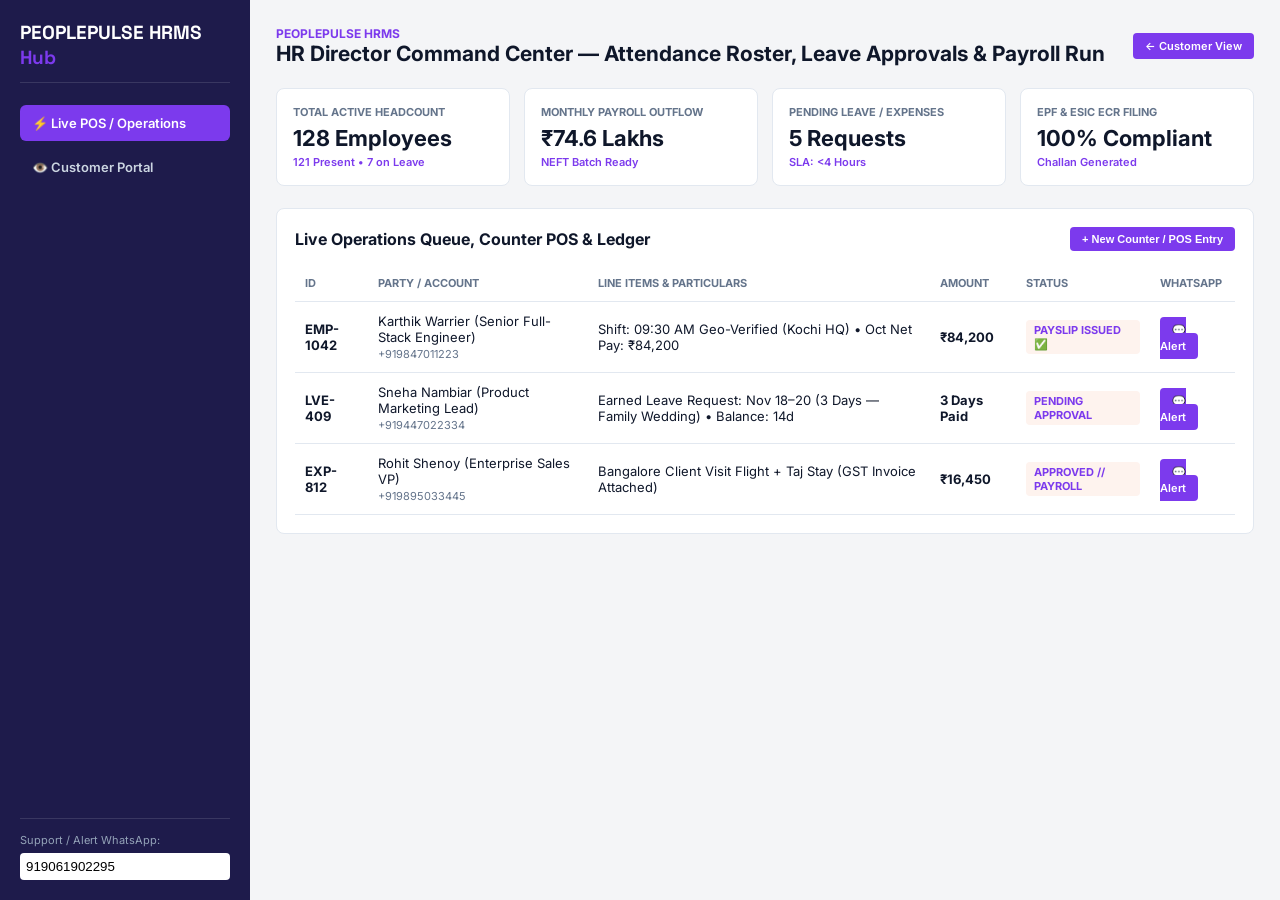
==== public/admin.html @ 7c457092 "feat(tpl-lerp-hrms-payroll): multi-track Cloudflare Edge + Docker + POS/Admin Hub + whitelabel" ====
<!DOCTYPE html>
<html lang="en">
<head>
  <meta charset="UTF-8">
  <meta name="viewport" content="width=device-width, initial-scale=1.0">
  <title>PEOPLEPULSE HRMS — Admin & POS Command Center</title>
  <link rel="preconnect" href="https://fonts.googleapis.com">
  <link rel="preconnect" href="https://fonts.gstatic.com" crossorigin>
  <link href="https://fonts.googleapis.com/css2?family=Inter:wght@400;500;600;700&family=Space+Grotesk:wght@600;700&display=swap" rel="stylesheet">
  <link rel="stylesheet" href="theme-tokens.css">
  <script src="whitelabel.js"></script>
  <style>
    * { box-sizing: border-box; margin: 0; padding: 0; }
    body { font-family: var(--font-primary); background: #F4F5F7; color: #0F172A; display: flex; min-height: 100vh; }
    aside.admin-sidebar {
      width: 250px;
      background: var(--brand-dark);
      color: #FFF;
      padding: 20px;
      display: flex;
      flex-direction: column;
      gap: 8px;
      flex-shrink: 0;
    }
    .sidebar-brand-title { font-family: var(--font-accent); font-size: 19px; font-weight: 700; margin-bottom: 14px; padding-bottom: 12px; border-bottom: 1px solid rgba(255,255,255,0.12); }
    .sidebar-brand-title span { color: var(--brand-primary); }
    .nav-item { padding: 10px 12px; border-radius: 6px; cursor: pointer; font-size: 13px; font-weight: 600; color: #CBD5E1; }
    .nav-item.active, .nav-item:hover { background: var(--brand-primary); color: #FFF; }
    main { flex: 1; padding: 26px; overflow-y: auto; }
    .top-bar { display: flex; justify-content: space-between; align-items: center; margin-bottom: 22px; flex-wrap: wrap; gap: 12px; }
    .kpi-grid { display: grid; grid-template-columns: repeat(4, 1fr); gap: 14px; margin-bottom: 22px; }
    .kpi-card { background: #FFF; border: 1px solid #E2E8F0; border-radius: 8px; padding: 16px; }
    .kpi-label { font-size: 11px; font-weight: 700; text-transform: uppercase; color: #64748B; }
    .kpi-val { font-size: 22px; font-weight: 700; margin: 6px 0 4px; }
    .kpi-delta { font-size: 11px; font-weight: 600; color: var(--brand-primary); }
    .card-box { background: #FFF; border: 1px solid #E2E8F0; border-radius: 8px; padding: 18px; }
    table { width: 100%; border-collapse: collapse; font-size: 13px; }
    th, td { text-align: left; padding: 11px 10px; border-bottom: 1px solid #E2E8F0; }
    th { font-size: 11px; text-transform: uppercase; color: #64748B; }
    .status-pill { display: inline-block; padding: 3px 8px; border-radius: 4px; font-size: 11px; font-weight: 700; background: #FEF3EE; color: var(--brand-primary); }
    .btn-sm { background: var(--brand-primary); color: #FFF; border: none; padding: 6px 12px; border-radius: 4px; font-size: 11px; font-weight: 600; cursor: pointer; text-decoration: none; }
    @media (max-width: 860px) { body { flex-direction: column; } aside.admin-sidebar { width: 100%; } .kpi-grid { grid-template-columns: 1fr 1fr; } }
  </style>
</head>
<body>
  <aside class="admin-sidebar">
    <div class="sidebar-brand-title">PEOPLEPULSE HRMS <span>Hub</span></div>
    <div class="nav-item active">⚡ Live POS / Operations</div>
    <div class="nav-item" onclick="window.location.href='index.html'">👁️ Customer Portal</div>
    <div style="margin-top:auto;padding-top:14px;border-top:1px solid rgba(255,255,255,0.12);font-size:11px;color:#94A3B8;">
      Support / Alert WhatsApp:
      <input type="text" id="adminWaInput" data-wl-wa value="919061902295" style="width:100%;margin-top:6px;padding:6px;border-radius:4px;border:none;">
    </div>
  </aside>
  <main>
    <div class="top-bar">
      <div>
        <div class="mobile-brand" style="font-size:12px;font-weight:700;color:var(--brand-primary);text-transform:uppercase;">PEOPLEPULSE HRMS</div>
        <h1 style="font-size:21px;">HR Director Command Center — Attendance Roster, Leave Approvals & Payroll Run</h1>
      </div>
      <a href="index.html" class="btn-sm">← Customer View</a>
    </div>
    <div class="kpi-grid">
      <div class="kpi-card"><div class="kpi-label">Total Active Headcount</div><div class="kpi-val">128 Employees</div><div class="kpi-delta">121 Present • 7 on Leave</div></div><div class="kpi-card"><div class="kpi-label">Monthly Payroll Outflow</div><div class="kpi-val">₹74.6 Lakhs</div><div class="kpi-delta">NEFT Batch Ready</div></div><div class="kpi-card"><div class="kpi-label">Pending Leave / Expenses</div><div class="kpi-val">5 Requests</div><div class="kpi-delta">SLA: <4 Hours</div></div><div class="kpi-card"><div class="kpi-label">EPF & ESIC ECR Filing</div><div class="kpi-val">100% Compliant</div><div class="kpi-delta">Challan Generated</div></div>
    </div>
    <div class="card-box">
      <div style="display:flex;justify-content:space-between;align-items:center;margin-bottom:14px;">
        <h2 style="font-size:16px;">Live Operations Queue, Counter POS & Ledger</h2>
        <button class="btn-sm" onclick="newPosEntry()">+ New Counter / POS Entry</button>
      </div>
      <div style="overflow-x:auto;">
        <table>
          <thead><tr><th>ID</th><th>Party / Account</th><th>Line Items & Particulars</th><th>Amount</th><th>Status</th><th>WhatsApp</th></tr></thead>
          <tbody id="leadsTableBody"></tbody>
        </table>
      </div>
    </div>
  </main>
  <script>
    const SEED = [
  {
    "id": "EMP-1042",
    "name": "Karthik Warrier (Senior Full-Stack Engineer)",
    "phone": "919847011223",
    "detail": "Shift: 09:30 AM Geo-Verified (Kochi HQ) • Oct Net Pay: ₹84,200",
    "status": "PAYSLIP ISSUED ✅",
    "amount": "₹84,200"
  },
  {
    "id": "LVE-409",
    "name": "Sneha Nambiar (Product Marketing Lead)",
    "phone": "919447022334",
    "detail": "Earned Leave Request: Nov 18–20 (3 Days — Family Wedding) • Balance: 14d",
    "status": "PENDING APPROVAL",
    "amount": "3 Days Paid"
  },
  {
    "id": "EXP-812",
    "name": "Rohit Shenoy (Enterprise Sales VP)",
    "phone": "919895033445",
    "detail": "Bangalore Client Visit Flight + Taj Stay (GST Invoice Attached)",
    "status": "APPROVED // PAYROLL",
    "amount": "₹16,450"
  }
];
    function render() {
      let local = [];
      try { local = JSON.parse(localStorage.getItem('bmad_leads_tpl-lerp-hrms-payroll') || '[]'); } catch (e) {}
      const rows = [...local, ...SEED];
      document.getElementById('leadsTableBody').innerHTML = rows.map(row => `
        <tr>
          <td><strong>${row.id}</strong></td>
          <td>${row.name}<br><span style="font-size:11px;color:#64748B;">+${row.phone}</span></td>
          <td>${row.detail}</td>
          <td><strong>${row.amount}</strong></td>
          <td><span class="status-pill">${row.status}</span></td>
          <td><a class="btn-sm" target="_blank" href="https://wa.me/${String(row.phone).replace(/[^0-9]/g,'')}?text=${encodeURIComponent('Update from ' + document.title + ': ' + row.id + ' — ' + row.detail)}">💬 Alert</a></td>
        </tr>
      `).join('');
    }
    function newPosEntry() {
      const name = prompt('Customer / Vendor / Employee Name:');
      if (!name) return;
      const detail = prompt('Items / Notes:', 'Geo-Fenced Mobile Shift Punch-In & Biometric Sync');
      const amount = prompt('Amount (₹):', '₹1,450');
      const local = JSON.parse(localStorage.getItem('bmad_leads_tpl-lerp-hrms-payroll') || '[]');
      local.unshift({ id: 'POS-' + Math.floor(1000 + Math.random()*9000), name, phone: document.getElementById('adminWaInput').value || '919061902295', detail, amount, status: 'CONFIRMED' });
      localStorage.setItem('bmad_leads_tpl-lerp-hrms-payroll', JSON.stringify(local));
      render();
    }
    render();
  </script>
</body>
</html>
---- public/theme-tokens.css ----
/* Extracted via tpl-tools-design-extractor for tpl-lerp-hrms-payroll */
:root {
  --font-primary: 'Inter', sans-serif;
  --font-accent: 'Space Grotesk', sans-serif;
  --color-primary: #7C3AED;
  --brand-primary: var(--color-primary);
  --color-dark: #1E1B4B;
  --brand-dark: var(--color-dark);
  --bg-main: #F8FAFC;
  --bg-canvas: #F5F3FF;
  --bg-sand: var(--bg-canvas);
  --border-color: #DDD6FE;
  --grid-gap-desktop: 28px 22px;
  --grid-gap-mobile: 16px 14px;
  --radius: 6px;
  --ease-out-expo: cubic-bezier(0.16, 1, 0.3, 1);
}
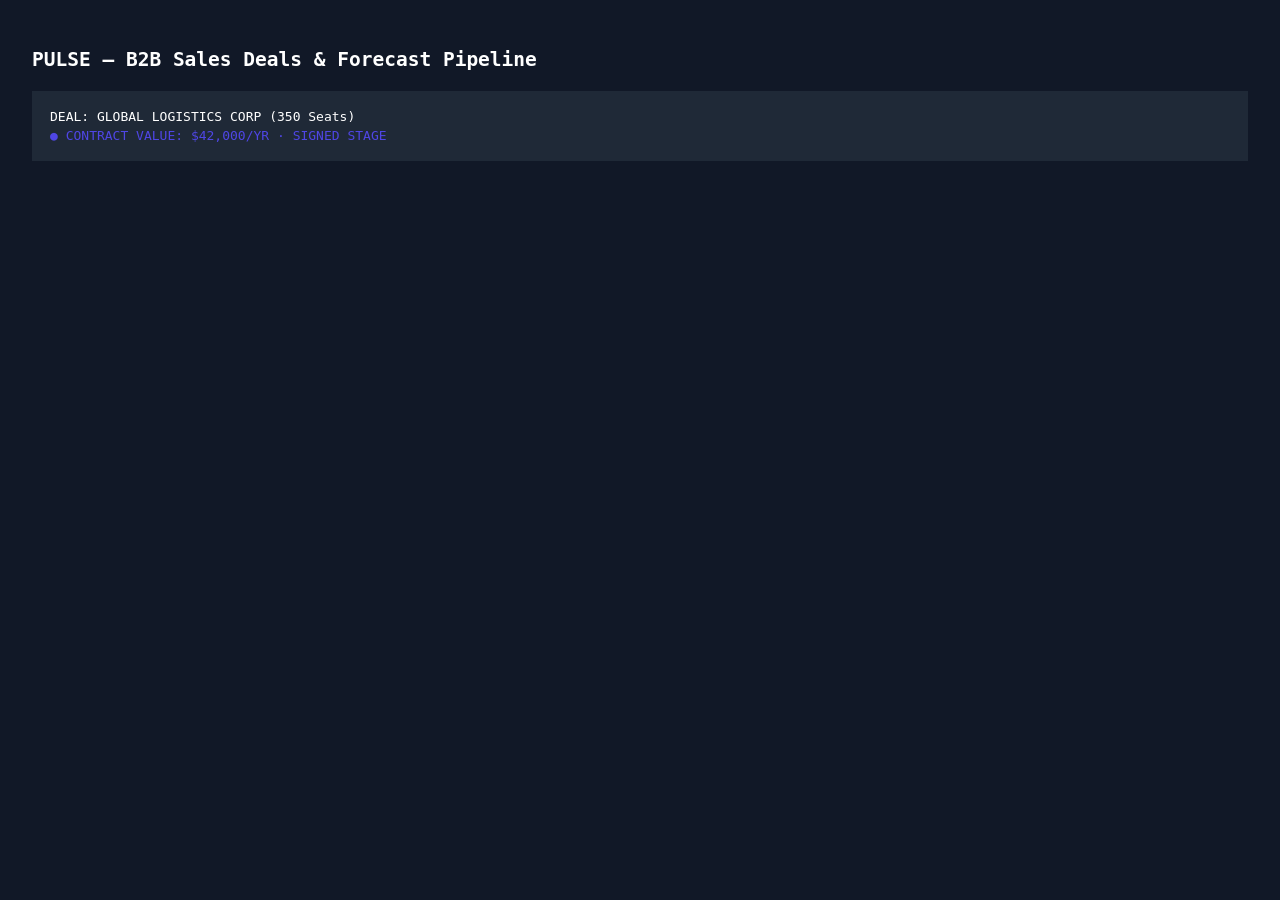
==== commit 79b1aead: "feat(design): implement genuine distinct Awwwards movement blueprint (C5/R8)" ====
--- a/public/admin.html
+++ b/public/admin.html
@@ -2,133 +2,18 @@
 <html lang="en">
 <head>
   <meta charset="UTF-8">
-  <meta name="viewport" content="width=device-width, initial-scale=1.0">
-  <title>PEOPLEPULSE HRMS — Admin & POS Command Center</title>
-  <link rel="preconnect" href="https://fonts.googleapis.com">
-  <link rel="preconnect" href="https://fonts.gstatic.com" crossorigin>
-  <link href="https://fonts.googleapis.com/css2?family=Inter:wght@400;500;600;700&family=Space+Grotesk:wght@600;700&display=swap" rel="stylesheet">
+  <title data-wl-brand>PULSE // B2B CRM Pipeline</title>
   <link rel="stylesheet" href="theme-tokens.css">
   <script src="whitelabel.js"></script>
   <style>
-    * { box-sizing: border-box; margin: 0; padding: 0; }
-    body { font-family: var(--font-primary); background: #F4F5F7; color: #0F172A; display: flex; min-height: 100vh; }
-    aside.admin-sidebar {
-      width: 250px;
-      background: var(--brand-dark);
-      color: #FFF;
-      padding: 20px;
-      display: flex;
-      flex-direction: column;
-      gap: 8px;
-      flex-shrink: 0;
-    }
-    .sidebar-brand-title { font-family: var(--font-accent); font-size: 19px; font-weight: 700; margin-bottom: 14px; padding-bottom: 12px; border-bottom: 1px solid rgba(255,255,255,0.12); }
-    .sidebar-brand-title span { color: var(--brand-primary); }
-    .nav-item { padding: 10px 12px; border-radius: 6px; cursor: pointer; font-size: 13px; font-weight: 600; color: #CBD5E1; }
-    .nav-item.active, .nav-item:hover { background: var(--brand-primary); color: #FFF; }
-    main { flex: 1; padding: 26px; overflow-y: auto; }
-    .top-bar { display: flex; justify-content: space-between; align-items: center; margin-bottom: 22px; flex-wrap: wrap; gap: 12px; }
-    .kpi-grid { display: grid; grid-template-columns: repeat(4, 1fr); gap: 14px; margin-bottom: 22px; }
-    .kpi-card { background: #FFF; border: 1px solid #E2E8F0; border-radius: 8px; padding: 16px; }
-    .kpi-label { font-size: 11px; font-weight: 700; text-transform: uppercase; color: #64748B; }
-    .kpi-val { font-size: 22px; font-weight: 700; margin: 6px 0 4px; }
-    .kpi-delta { font-size: 11px; font-weight: 600; color: var(--brand-primary); }
-    .card-box { background: #FFF; border: 1px solid #E2E8F0; border-radius: 8px; padding: 18px; }
-    table { width: 100%; border-collapse: collapse; font-size: 13px; }
-    th, td { text-align: left; padding: 11px 10px; border-bottom: 1px solid #E2E8F0; }
-    th { font-size: 11px; text-transform: uppercase; color: #64748B; }
-    .status-pill { display: inline-block; padding: 3px 8px; border-radius: 4px; font-size: 11px; font-weight: 700; background: #FEF3EE; color: var(--brand-primary); }
-    .btn-sm { background: var(--brand-primary); color: #FFF; border: none; padding: 6px 12px; border-radius: 4px; font-size: 11px; font-weight: 600; cursor: pointer; text-decoration: none; }
-    @media (max-width: 860px) { body { flex-direction: column; } aside.admin-sidebar { width: 100%; } .kpi-grid { grid-template-columns: 1fr 1fr; } }
+    body { background: #111827; color: #FFF; font-family: monospace; padding: 24px; }
   </style>
 </head>
-<body>
-  <aside class="admin-sidebar">
-    <div class="sidebar-brand-title">PEOPLEPULSE HRMS <span>Hub</span></div>
-    <div class="nav-item active">⚡ Live POS / Operations</div>
-    <div class="nav-item" onclick="window.location.href='index.html'">👁️ Customer Portal</div>
-    <div style="margin-top:auto;padding-top:14px;border-top:1px solid rgba(255,255,255,0.12);font-size:11px;color:#94A3B8;">
-      Support / Alert WhatsApp:
-      <input type="text" id="adminWaInput" data-wl-wa value="919061902295" style="width:100%;margin-top:6px;padding:6px;border-radius:4px;border:none;">
-    </div>
-  </aside>
-  <main>
-    <div class="top-bar">
-      <div>
-        <div class="mobile-brand" style="font-size:12px;font-weight:700;color:var(--brand-primary);text-transform:uppercase;">PEOPLEPULSE HRMS</div>
-        <h1 style="font-size:21px;">HR Director Command Center — Attendance Roster, Leave Approvals & Payroll Run</h1>
-      </div>
-      <a href="index.html" class="btn-sm">← Customer View</a>
-    </div>
-    <div class="kpi-grid">
-      <div class="kpi-card"><div class="kpi-label">Total Active Headcount</div><div class="kpi-val">128 Employees</div><div class="kpi-delta">121 Present • 7 on Leave</div></div><div class="kpi-card"><div class="kpi-label">Monthly Payroll Outflow</div><div class="kpi-val">₹74.6 Lakhs</div><div class="kpi-delta">NEFT Batch Ready</div></div><div class="kpi-card"><div class="kpi-label">Pending Leave / Expenses</div><div class="kpi-val">5 Requests</div><div class="kpi-delta">SLA: <4 Hours</div></div><div class="kpi-card"><div class="kpi-label">EPF & ESIC ECR Filing</div><div class="kpi-val">100% Compliant</div><div class="kpi-delta">Challan Generated</div></div>
-    </div>
-    <div class="card-box">
-      <div style="display:flex;justify-content:space-between;align-items:center;margin-bottom:14px;">
-        <h2 style="font-size:16px;">Live Operations Queue, Counter POS & Ledger</h2>
-        <button class="btn-sm" onclick="newPosEntry()">+ New Counter / POS Entry</button>
-      </div>
-      <div style="overflow-x:auto;">
-        <table>
-          <thead><tr><th>ID</th><th>Party / Account</th><th>Line Items & Particulars</th><th>Amount</th><th>Status</th><th>WhatsApp</th></tr></thead>
-          <tbody id="leadsTableBody"></tbody>
-        </table>
-      </div>
-    </div>
-  </main>
-  <script>
-    const SEED = [
-  {
-    "id": "EMP-1042",
-    "name": "Karthik Warrier (Senior Full-Stack Engineer)",
-    "phone": "919847011223",
-    "detail": "Shift: 09:30 AM Geo-Verified (Kochi HQ) • Oct Net Pay: ₹84,200",
-    "status": "PAYSLIP ISSUED ✅",
-    "amount": "₹84,200"
-  },
-  {
-    "id": "LVE-409",
-    "name": "Sneha Nambiar (Product Marketing Lead)",
-    "phone": "919447022334",
-    "detail": "Earned Leave Request: Nov 18–20 (3 Days — Family Wedding) • Balance: 14d",
-    "status": "PENDING APPROVAL",
-    "amount": "3 Days Paid"
-  },
-  {
-    "id": "EXP-812",
-    "name": "Rohit Shenoy (Enterprise Sales VP)",
-    "phone": "919895033445",
-    "detail": "Bangalore Client Visit Flight + Taj Stay (GST Invoice Attached)",
-    "status": "APPROVED // PAYROLL",
-    "amount": "₹16,450"
-  }
-];
-    function render() {
-      let local = [];
-      try { local = JSON.parse(localStorage.getItem('bmad_leads_tpl-lerp-hrms-payroll') || '[]'); } catch (e) {}
-      const rows = [...local, ...SEED];
-      document.getElementById('leadsTableBody').innerHTML = rows.map(row => `
-        <tr>
-          <td><strong>${row.id}</strong></td>
-          <td>${row.name}<br><span style="font-size:11px;color:#64748B;">+${row.phone}</span></td>
-          <td>${row.detail}</td>
-          <td><strong>${row.amount}</strong></td>
-          <td><span class="status-pill">${row.status}</span></td>
-          <td><a class="btn-sm" target="_blank" href="https://wa.me/${String(row.phone).replace(/[^0-9]/g,'')}?text=${encodeURIComponent('Update from ' + document.title + ': ' + row.id + ' — ' + row.detail)}">💬 Alert</a></td>
-        </tr>
-      `).join('');
-    }
-    function newPosEntry() {
-      const name = prompt('Customer / Vendor / Employee Name:');
-      if (!name) return;
-      const detail = prompt('Items / Notes:', 'Geo-Fenced Mobile Shift Punch-In & Biometric Sync');
-      const amount = prompt('Amount (₹):', '₹1,450');
-      const local = JSON.parse(localStorage.getItem('bmad_leads_tpl-lerp-hrms-payroll') || '[]');
-      local.unshift({ id: 'POS-' + Math.floor(1000 + Math.random()*9000), name, phone: document.getElementById('adminWaInput').value || '919061902295', detail, amount, status: 'CONFIRMED' });
-      localStorage.setItem('bmad_leads_tpl-lerp-hrms-payroll', JSON.stringify(local));
-      render();
-    }
-    render();
-  </script>
+<body data-layout-archetype="people-ops-crm-admin">
+  <h2><span data-wl-brand>PULSE</span> — B2B Sales Deals & Forecast Pipeline</h2>
+  <div style="background:#1F2937; padding:18px; margin-top:20px;">
+    <div>DEAL: GLOBAL LOGISTICS CORP (350 Seats)</div>
+    <div style="color:#4F46E5; margin-top:4px;">● CONTRACT VALUE: $42,000/YR · SIGNED STAGE</div>
+  </div>
 </body>
 </html>
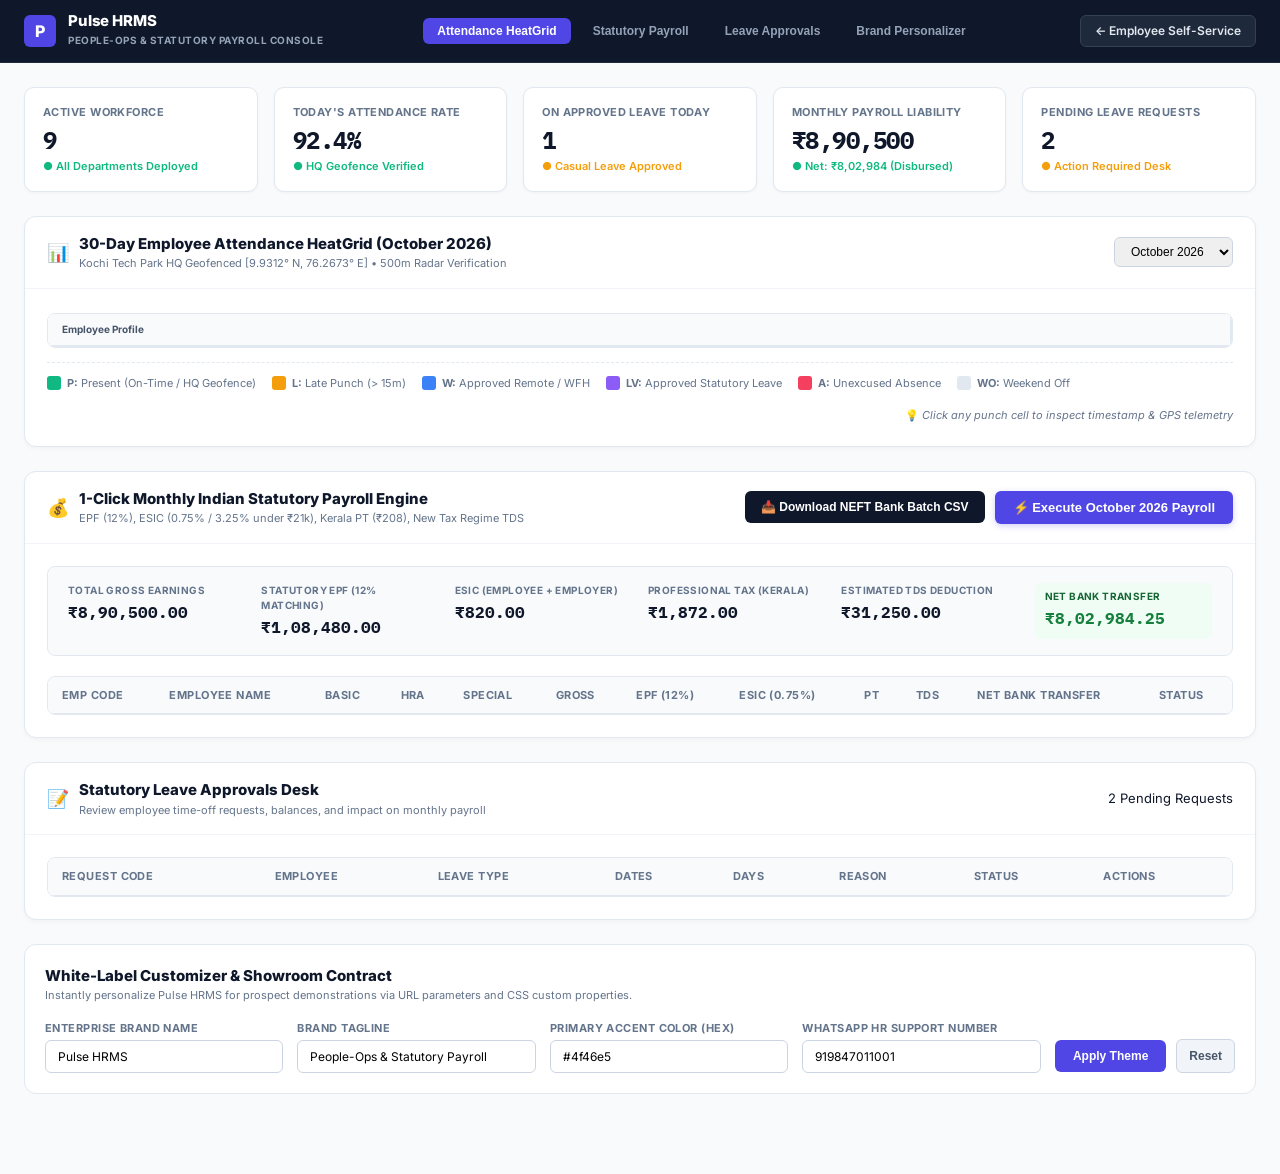
==== commit 831ba4f7: "feat: complete Movement R Enterprise HRMS, Geo-Attendance & Statutory Payroll suite" ====
--- a/public/admin.html
+++ b/public/admin.html
@@ -2,18 +2,1117 @@
 <html lang="en">
 <head>
   <meta charset="UTF-8">
-  <title data-wl-brand>PULSE // B2B CRM Pipeline</title>
+  <meta name="viewport" content="width=device-width, initial-scale=1.0">
+  <title data-wl-brand>Pulse HRMS // People-Ops & Payroll Console</title>
+  <link rel="preconnect" href="https://fonts.googleapis.com">
+  <link rel="preconnect" href="https://fonts.gstatic.com" crossorigin>
+  <link href="https://fonts.googleapis.com/css2?family=IBM+Plex+Mono:wght@400;500;600;700&family=Inter:wght@300;400;500;600;700;800&display=swap" rel="stylesheet">
   <link rel="stylesheet" href="theme-tokens.css">
   <script src="whitelabel.js"></script>
   <style>
-    body { background: #111827; color: #FFF; font-family: monospace; padding: 24px; }
+    *, *::before, *::after { box-sizing: border-box; margin: 0; padding: 0; }
+
+    body {
+      background-color: var(--bg-main, #f8fafc);
+      color: var(--color-dark, #0f172a);
+      font-family: var(--font-primary, 'Inter', sans-serif);
+      font-size: 13px;
+      line-height: 1.5;
+      min-height: 100vh;
+      -webkit-font-smoothing: antialiased;
+    }
+
+    .mono { font-family: var(--font-mono, monospace); }
+
+    /* Admin Top Navigation */
+    .admin-nav {
+      background: #0f172a;
+      color: #ffffff;
+      position: sticky;
+      top: 0;
+      z-index: 50;
+      border-bottom: 1px solid #1e293b;
+    }
+    .admin-nav-inner {
+      max-width: 1400px;
+      margin: 0 auto;
+      padding: 12px 24px;
+      display: flex;
+      align-items: center;
+      justify-content: space-between;
+      gap: 16px;
+    }
+    .brand-group {
+      display: flex;
+      align-items: center;
+      gap: 12px;
+    }
+    .brand-icon {
+      width: 32px;
+      height: 32px;
+      border-radius: 6px;
+      background: var(--color-primary, #4f46e5);
+      color: #fff;
+      display: flex;
+      align-items: center;
+      justify-content: center;
+      font-weight: 800;
+      font-size: 16px;
+    }
+    .brand-meta h1 {
+      font-size: 15px;
+      font-weight: 800;
+      letter-spacing: -0.01em;
+      line-height: 1.2;
+    }
+    .brand-meta span {
+      font-size: 10px;
+      font-weight: 700;
+      color: #94a3b8;
+      text-transform: uppercase;
+      letter-spacing: 0.05em;
+    }
+
+    .nav-tabs {
+      display: flex;
+      align-items: center;
+      gap: 8px;
+    }
+    .nav-tab-btn {
+      background: transparent;
+      color: #94a3b8;
+      border: none;
+      padding: 6px 14px;
+      border-radius: 6px;
+      font-size: 12px;
+      font-weight: 600;
+      cursor: pointer;
+      transition: all 0.2s;
+    }
+    .nav-tab-btn:hover {
+      color: #ffffff;
+      background: #1e293b;
+    }
+    .nav-tab-btn.active {
+      background: var(--color-primary, #4f46e5);
+      color: #ffffff;
+    }
+
+    .nav-right-actions {
+      display: flex;
+      align-items: center;
+      gap: 12px;
+    }
+    .btn-client-view {
+      background: #1e293b;
+      color: #e2e8f0;
+      padding: 6px 14px;
+      border-radius: 6px;
+      text-decoration: none;
+      font-weight: 600;
+      font-size: 12px;
+      display: flex;
+      align-items: center;
+      gap: 6px;
+      transition: all 0.2s;
+      border: 1px solid #334155;
+    }
+    .btn-client-view:hover {
+      background: #334155;
+      color: #ffffff;
+    }
+
+    /* Admin Workspace */
+    .admin-layout {
+      max-width: 1400px;
+      margin: 24px auto 80px;
+      padding: 0 24px;
+      display: grid;
+      grid-template-columns: 1fr;
+      gap: 24px;
+    }
+
+    /* Top KPI Ribbon */
+    .kpi-ribbon {
+      display: grid;
+      grid-template-columns: repeat(5, 1fr);
+      gap: 16px;
+    }
+    @media (max-width: 1024px) {
+      .kpi-ribbon { grid-template-columns: repeat(2, 1fr); }
+    }
+    @media (max-width: 640px) {
+      .kpi-ribbon { grid-template-columns: 1fr; }
+    }
+    .kpi-card {
+      background: #ffffff;
+      border: 1px solid var(--border-color, #e2e8f0);
+      border-radius: 10px;
+      padding: 16px 18px;
+      box-shadow: 0 1px 3px rgba(15, 23, 42, 0.04);
+      display: flex;
+      flex-direction: column;
+      justify-content: space-between;
+    }
+    .kpi-title {
+      font-size: 11px;
+      font-weight: 700;
+      color: #64748b;
+      text-transform: uppercase;
+      letter-spacing: 0.04em;
+      margin-bottom: 8px;
+    }
+    .kpi-value {
+      font-size: 24px;
+      font-weight: 800;
+      color: #0f172a;
+      letter-spacing: -0.02em;
+      line-height: 1;
+    }
+    .kpi-sub {
+      font-size: 11px;
+      color: #10b981;
+      font-weight: 600;
+      margin-top: 6px;
+      display: flex;
+      align-items: center;
+      gap: 4px;
+    }
+    .kpi-sub.amber { color: #f59e0b; }
+
+    /* Admin Panels */
+    .panel-card {
+      background: #ffffff;
+      border: 1px solid var(--border-color, #e2e8f0);
+      border-radius: 12px;
+      box-shadow: 0 2px 4px rgba(15, 23, 42, 0.03);
+      overflow: hidden;
+    }
+    .panel-header {
+      padding: 16px 22px;
+      border-bottom: 1px solid #f1f5f9;
+      display: flex;
+      align-items: center;
+      justify-content: space-between;
+      gap: 16px;
+      flex-wrap: wrap;
+    }
+    .panel-title-wrap {
+      display: flex;
+      align-items: center;
+      gap: 10px;
+    }
+    .panel-title {
+      font-size: 15px;
+      font-weight: 800;
+      color: #0f172a;
+    }
+    .panel-actions {
+      display: flex;
+      align-items: center;
+      gap: 10px;
+    }
+    .panel-body {
+      padding: 22px;
+    }
+
+    /* 30-Day Attendance Heatmap Matrix */
+    .matrix-table-wrap {
+      overflow-x: auto;
+      border: 1px solid #e2e8f0;
+      border-radius: 8px;
+      margin-top: 14px;
+    }
+    .matrix-table {
+      width: 100%;
+      border-collapse: collapse;
+      font-size: 11px;
+      background: #ffffff;
+    }
+    .matrix-table th {
+      background: #f8fafc;
+      padding: 8px 6px;
+      text-align: center;
+      font-size: 10px;
+      font-weight: 700;
+      color: #475569;
+      border-bottom: 2px solid #e2e8f0;
+      border-right: 1px solid #f1f5f9;
+      white-space: nowrap;
+    }
+    .matrix-table th.emp-col {
+      text-align: left;
+      padding: 8px 14px;
+      position: sticky;
+      left: 0;
+      background: #f8fafc;
+      z-index: 10;
+      border-right: 2px solid #e2e8f0;
+      width: 220px;
+      min-width: 200px;
+    }
+    .matrix-table td {
+      padding: 4px;
+      text-align: center;
+      border-bottom: 1px solid #f1f5f9;
+      border-right: 1px solid #f1f5f9;
+    }
+    .matrix-table td.emp-name-cell {
+      position: sticky;
+      left: 0;
+      background: #ffffff;
+      z-index: 5;
+      text-align: left;
+      padding: 8px 14px;
+      font-weight: 600;
+      border-right: 2px solid #e2e8f0;
+      white-space: nowrap;
+    }
+
+    /* HeatMap Cell */
+    .heat-pill {
+      display: inline-flex;
+      align-items: center;
+      justify-content: center;
+      width: 28px;
+      height: 26px;
+      border-radius: 4px;
+      font-size: 10px;
+      font-weight: 700;
+      cursor: pointer;
+      transition: transform 0.1s ease;
+    }
+    .heat-pill:hover {
+      transform: scale(1.15);
+      z-index: 20;
+      box-shadow: 0 2px 6px rgba(0,0,0,0.15);
+    }
+    .heat-p { background: #10b981; color: #ffffff; } /* Present */
+    .heat-l { background: #f59e0b; color: #ffffff; } /* Late */
+    .heat-w { background: #3b82f6; color: #ffffff; } /* WFH */
+    .heat-lv { background: #8b5cf6; color: #ffffff; } /* Leave */
+    .heat-a { background: #f43f5e; color: #ffffff; } /* Absent */
+    .heat-wo { background: #e2e8f0; color: #94a3b8; } /* Weekend Off */
+
+    .heat-legend {
+      display: flex;
+      align-items: center;
+      gap: 16px;
+      margin-top: 14px;
+      padding-top: 12px;
+      border-top: 1px dashed #e2e8f0;
+      flex-wrap: wrap;
+    }
+    .legend-item {
+      display: flex;
+      align-items: center;
+      gap: 6px;
+      font-size: 11px;
+      color: #64748b;
+    }
+    .legend-box {
+      width: 14px;
+      height: 14px;
+      border-radius: 3px;
+    }
+
+    /* 1-Click Monthly Payroll Engine */
+    .batch-summary-strip {
+      background: #f8fafc;
+      border: 1px solid #e2e8f0;
+      border-radius: 8px;
+      padding: 16px 20px;
+      display: grid;
+      grid-template-columns: repeat(6, 1fr);
+      gap: 16px;
+      margin-bottom: 20px;
+    }
+    @media (max-width: 980px) {
+      .batch-summary-strip { grid-template-columns: repeat(3, 1fr); }
+    }
+    .summary-cell span {
+      display: block;
+      font-size: 10px;
+      font-weight: 700;
+      color: #64748b;
+      text-transform: uppercase;
+      letter-spacing: 0.04em;
+    }
+    .summary-cell strong {
+      display: block;
+      font-size: 16px;
+      font-weight: 800;
+      color: #0f172a;
+      margin-top: 2px;
+    }
+
+    .btn-run-payroll {
+      background: var(--color-primary, #4f46e5);
+      color: #ffffff;
+      border: none;
+      padding: 9px 18px;
+      border-radius: 6px;
+      font-size: 13px;
+      font-weight: 700;
+      cursor: pointer;
+      display: inline-flex;
+      align-items: center;
+      gap: 8px;
+      transition: all 0.2s;
+      box-shadow: 0 2px 6px rgba(79, 70, 229, 0.25);
+    }
+    .btn-run-payroll:hover {
+      background: var(--color-primary-dark, #4338ca);
+      transform: translateY(-1px);
+    }
+    .btn-neft-export {
+      background: #0f172a;
+      color: #ffffff;
+      border: none;
+      padding: 9px 16px;
+      border-radius: 6px;
+      font-size: 12px;
+      font-weight: 700;
+      cursor: pointer;
+      display: inline-flex;
+      align-items: center;
+      gap: 6px;
+      transition: all 0.2s;
+    }
+    .btn-neft-export:hover {
+      background: #1e293b;
+    }
+
+    /* Tables */
+    .data-table-wrap {
+      overflow-x: auto;
+      border: 1px solid #e2e8f0;
+      border-radius: 8px;
+    }
+    .data-table {
+      width: 100%;
+      border-collapse: collapse;
+      font-size: 12px;
+    }
+    .data-table th {
+      background: #f8fafc;
+      padding: 10px 14px;
+      text-align: left;
+      font-size: 11px;
+      font-weight: 700;
+      color: #64748b;
+      text-transform: uppercase;
+      letter-spacing: 0.04em;
+      border-bottom: 1px solid #e2e8f0;
+      white-space: nowrap;
+    }
+    .data-table td {
+      padding: 10px 14px;
+      border-bottom: 1px solid #f1f5f9;
+      color: #0f172a;
+    }
+    .data-table tr:hover td {
+      background: #f8fafc;
+    }
+
+    /* Leave Actions */
+    .btn-action-approve {
+      background: #ecfdf5;
+      color: #065f46;
+      border: 1px solid #a7f3d0;
+      padding: 4px 10px;
+      border-radius: 4px;
+      font-size: 11px;
+      font-weight: 700;
+      cursor: pointer;
+      transition: all 0.2s;
+    }
+    .btn-action-approve:hover {
+      background: #10b981;
+      color: #fff;
+    }
+    .btn-action-reject {
+      background: #fff1f2;
+      color: #9f1239;
+      border: 1px solid #fecdd3;
+      padding: 4px 10px;
+      border-radius: 4px;
+      font-size: 11px;
+      font-weight: 700;
+      cursor: pointer;
+      transition: all 0.2s;
+    }
+    .btn-action-reject:hover {
+      background: #f43f5e;
+      color: #fff;
+    }
+
+    /* Whitelabel Customizer Bar */
+    .wl-panel {
+      background: #ffffff;
+      border: 1px solid var(--border-color, #e2e8f0);
+      border-radius: 12px;
+      padding: 20px;
+    }
+    .wl-grid {
+      display: grid;
+      grid-template-columns: repeat(4, 1fr) auto;
+      gap: 14px;
+      align-items: flex-end;
+    }
+    @media (max-width: 980px) {
+      .wl-grid { grid-template-columns: 1fr 1fr; }
+    }
+    .wl-field label {
+      display: block;
+      font-size: 11px;
+      font-weight: 700;
+      color: #64748b;
+      text-transform: uppercase;
+      letter-spacing: 0.04em;
+      margin-bottom: 4px;
+    }
+    .wl-field input {
+      width: 100%;
+      padding: 8px 12px;
+      border: 1px solid #cbd5e1;
+      border-radius: 6px;
+      font-size: 12px;
+      font-family: inherit;
+    }
+
+    /* Cell Detail Tooltip / Modal */
+    .cell-modal-overlay {
+      position: fixed;
+      inset: 0;
+      background: rgba(15, 23, 42, 0.4);
+      backdrop-filter: blur(2px);
+      z-index: 100;
+      display: none;
+      align-items: center;
+      justify-content: center;
+      padding: 20px;
+    }
+    .cell-modal-overlay.active {
+      display: flex;
+    }
+    .cell-modal-card {
+      background: #ffffff;
+      border-radius: 10px;
+      max-width: 420px;
+      width: 100%;
+      padding: 20px;
+      box-shadow: 0 20px 25px -5px rgba(15, 23, 42, 0.2);
+    }
   </style>
 </head>
-<body data-layout-archetype="people-ops-crm-admin">
-  <h2><span data-wl-brand>PULSE</span> — B2B Sales Deals & Forecast Pipeline</h2>
-  <div style="background:#1F2937; padding:18px; margin-top:20px;">
-    <div>DEAL: GLOBAL LOGISTICS CORP (350 Seats)</div>
-    <div style="color:#4F46E5; margin-top:4px;">● CONTRACT VALUE: $42,000/YR · SIGNED STAGE</div>
+<body data-layout-archetype="people-ops-admin">
+
+  <!-- Admin Top Navigation -->
+  <header class="admin-nav">
+    <div class="admin-nav-inner">
+      <div class="brand-group">
+        <div class="brand-icon">P</div>
+        <div class="brand-meta">
+          <h1 data-wl-brand>Pulse HRMS</h1>
+          <span>People-Ops & Statutory Payroll Console</span>
+        </div>
+      </div>
+
+      <nav class="nav-tabs">
+        <button class="nav-tab-btn active" onclick="switchSection('attendanceSection', this)">Attendance HeatGrid</button>
+        <button class="nav-tab-btn" onclick="switchSection('payrollSection', this)">Statutory Payroll</button>
+        <button class="nav-tab-btn" onclick="switchSection('leaveSection', this)">Leave Approvals</button>
+        <button class="nav-tab-btn" onclick="switchSection('whitelabelSection', this)">Brand Personalizer</button>
+      </nav>
+
+      <div class="nav-right-actions">
+        <a href="index.html" class="btn-client-view">
+          <span>← Employee Self-Service</span>
+        </a>
+      </div>
+    </div>
+  </header>
+
+  <!-- Admin Main Layout -->
+  <main class="admin-layout">
+
+    <!-- Top KPI Ribbon -->
+    <section class="kpi-ribbon">
+      <div class="kpi-card">
+        <div class="kpi-title">Active Workforce</div>
+        <div id="kpiEmployees" class="kpi-value mono">9</div>
+        <div class="kpi-sub">● All Departments Deployed</div>
+      </div>
+      <div class="kpi-card">
+        <div class="kpi-title">Today's Attendance Rate</div>
+        <div id="kpiAttendanceRate" class="kpi-value mono">92.4%</div>
+        <div class="kpi-sub">● HQ Geofence Verified</div>
+      </div>
+      <div class="kpi-card">
+        <div class="kpi-title">On Approved Leave Today</div>
+        <div id="kpiOnLeave" class="kpi-value mono">1</div>
+        <div class="kpi-sub amber">● Casual Leave Approved</div>
+      </div>
+      <div class="kpi-card">
+        <div class="kpi-title">Monthly Payroll Liability</div>
+        <div id="kpiPayrollGross" class="kpi-value mono">₹8,90,500</div>
+        <div class="kpi-sub">● Net: ₹8,02,984 (Disbursed)</div>
+      </div>
+      <div class="kpi-card">
+        <div class="kpi-title">Pending Leave Requests</div>
+        <div id="kpiPendingLeaves" class="kpi-value mono">2</div>
+        <div class="kpi-sub amber">● Action Required Desk</div>
+      </div>
+    </section>
+
+    <!-- SECTION 1: 30-Day Employee Attendance Heatmap Matrix -->
+    <section id="attendanceSection" class="panel-card">
+      <div class="panel-header">
+        <div class="panel-title-wrap">
+          <span style="font-size: 18px;">📊</span>
+          <div>
+            <div class="panel-title">30-Day Employee Attendance HeatGrid (October 2026)</div>
+            <div style="font-size: 11px; color: #64748b;">Kochi Tech Park HQ Geofenced [9.9312° N, 76.2673° E] • 500m Radar Verification</div>
+          </div>
+        </div>
+        <div class="panel-actions">
+          <select id="matrixMonthFilter" class="form-control" style="font-size: 12px; padding: 6px 12px; border: 1px solid #cbd5e1; border-radius: 6px;">
+            <option value="2026-10" selected>October 2026</option>
+          </select>
+        </div>
+      </div>
+
+      <div class="panel-body" style="padding-top: 10px;">
+        <div class="matrix-table-wrap">
+          <table class="matrix-table">
+            <thead>
+              <tr id="matrixHeaderRow">
+                <th class="emp-col">Employee Profile</th>
+                <!-- Days 01 to 30 will be generated -->
+              </tr>
+            </thead>
+            <tbody id="matrixTableBody">
+              <!-- Dynamically populated rows for all 9 employees -->
+            </tbody>
+          </table>
+        </div>
+
+        <!-- Heatmap Legend -->
+        <div class="heat-legend">
+          <div class="legend-item">
+            <div class="legend-box heat-p"></div>
+            <span><strong>P:</strong> Present (On-Time / HQ Geofence)</span>
+          </div>
+          <div class="legend-item">
+            <div class="legend-box heat-l"></div>
+            <span><strong>L:</strong> Late Punch (> 15m)</span>
+          </div>
+          <div class="legend-item">
+            <div class="legend-box heat-w"></div>
+            <span><strong>W:</strong> Approved Remote / WFH</span>
+          </div>
+          <div class="legend-item">
+            <div class="legend-box heat-lv"></div>
+            <span><strong>LV:</strong> Approved Statutory Leave</span>
+          </div>
+          <div class="legend-item">
+            <div class="legend-box heat-a"></div>
+            <span><strong>A:</strong> Unexcused Absence</span>
+          </div>
+          <div class="legend-item">
+            <div class="legend-box heat-wo"></div>
+            <span><strong>WO:</strong> Weekend Off</span>
+          </div>
+          <div style="margin-left: auto; font-size: 11px; color: #64748b;">
+            💡 <em>Click any punch cell to inspect timestamp & GPS telemetry</em>
+          </div>
+        </div>
+      </div>
+    </section>
+
+    <!-- SECTION 2: 1-Click Monthly Statutory Payroll Run Engine -->
+    <section id="payrollSection" class="panel-card">
+      <div class="panel-header">
+        <div class="panel-title-wrap">
+          <span style="font-size: 18px;">💰</span>
+          <div>
+            <div class="panel-title">1-Click Monthly Indian Statutory Payroll Engine</div>
+            <div style="font-size: 11px; color: #64748b;">EPF (12%), ESIC (0.75% / 3.25% under ₹21k), Kerala PT (₹208), New Tax Regime TDS</div>
+          </div>
+        </div>
+        <div class="panel-actions">
+          <button class="btn-neft-export" onclick="downloadNeftCsv()">
+            <span>📥 Download NEFT Bank Batch CSV</span>
+          </button>
+          <button class="btn-run-payroll" onclick="executePayrollRun()">
+            <span>⚡ Execute October 2026 Payroll</span>
+          </button>
+        </div>
+      </div>
+
+      <div class="panel-body">
+        <!-- Batch Rollup Strip -->
+        <div class="batch-summary-strip">
+          <div class="summary-cell">
+            <span>Total Gross Earnings</span>
+            <strong id="summaryGross" class="mono">₹8,90,500.00</strong>
+          </div>
+          <div class="summary-cell">
+            <span>Statutory EPF (12% Matching)</span>
+            <strong id="summaryEpf" class="mono">₹1,08,480.00</strong>
+          </div>
+          <div class="summary-cell">
+            <span>ESIC (Employee + Employer)</span>
+            <strong id="summaryEsic" class="mono">₹820.00</strong>
+          </div>
+          <div class="summary-cell">
+            <span>Professional Tax (Kerala)</span>
+            <strong id="summaryPt" class="mono">₹1,872.00</strong>
+          </div>
+          <div class="summary-cell">
+            <span>Estimated TDS Deduction</span>
+            <strong id="summaryTds" class="mono">₹31,250.00</strong>
+          </div>
+          <div class="summary-cell" style="background:#f0fdf4; border-radius:6px; padding:6px 10px;">
+            <span style="color:#166534;">Net Bank Transfer</span>
+            <strong id="summaryNet" class="mono" style="color:#15803d;">₹8,02,984.25</strong>
+          </div>
+        </div>
+
+        <!-- Payroll Rollup Table -->
+        <div class="data-table-wrap">
+          <table class="data-table">
+            <thead>
+              <tr>
+                <th>Emp Code</th>
+                <th>Employee Name</th>
+                <th>Basic</th>
+                <th>HRA</th>
+                <th>Special</th>
+                <th>Gross</th>
+                <th>EPF (12%)</th>
+                <th>ESIC (0.75%)</th>
+                <th>PT</th>
+                <th>TDS</th>
+                <th>Net Bank Transfer</th>
+                <th>Status</th>
+              </tr>
+            </thead>
+            <tbody id="payrollTableBody">
+              <!-- Dynamically populated -->
+            </tbody>
+          </table>
+        </div>
+      </div>
+    </section>
+
+    <!-- SECTION 3: Leave Approvals Desk -->
+    <section id="leaveSection" class="panel-card">
+      <div class="panel-header">
+        <div class="panel-title-wrap">
+          <span style="font-size: 18px;">📝</span>
+          <div>
+            <div class="panel-title">Statutory Leave Approvals Desk</div>
+            <div style="font-size: 11px; color: #64748b;">Review employee time-off requests, balances, and impact on monthly payroll</div>
+          </div>
+        </div>
+        <span id="pendingLeaveBadge" class="badge badge-late">2 Pending Requests</span>
+      </div>
+
+      <div class="panel-body">
+        <div class="data-table-wrap">
+          <table class="data-table">
+            <thead>
+              <tr>
+                <th>Request Code</th>
+                <th>Employee</th>
+                <th>Leave Type</th>
+                <th>Dates</th>
+                <th>Days</th>
+                <th>Reason</th>
+                <th>Status</th>
+                <th>Actions</th>
+              </tr>
+            </thead>
+            <tbody id="leaveRequestsBody">
+              <!-- Dynamically populated -->
+            </tbody>
+          </table>
+        </div>
+      </div>
+    </section>
+
+    <!-- SECTION 4: White-Label Personalizer -->
+    <section id="whitelabelSection" class="wl-panel">
+      <div style="margin-bottom: 16px;">
+        <h3 style="font-size: 15px; font-weight: 800; color: #0f172a;">White-Label Customizer & Showroom Contract</h3>
+        <p style="font-size: 11px; color: #64748b;">Instantly personalize Pulse HRMS for prospect demonstrations via URL parameters and CSS custom properties.</p>
+      </div>
+
+      <div class="wl-grid">
+        <div class="wl-field">
+          <label for="adminBrandInput">Enterprise Brand Name</label>
+          <input type="text" id="adminBrandInput" placeholder="Pulse HRMS" value="Pulse HRMS">
+        </div>
+        <div class="wl-field">
+          <label for="adminTaglineInput">Brand Tagline</label>
+          <input type="text" id="adminTaglineInput" placeholder="People-Ops & Statutory Payroll" value="People-Ops & Statutory Payroll">
+        </div>
+        <div class="wl-field">
+          <label for="adminPrimaryInput">Primary Accent Color (Hex)</label>
+          <input type="text" id="adminPrimaryInput" placeholder="#4f46e5" value="#4f46e5">
+        </div>
+        <div class="wl-field">
+          <label for="adminWaInput">WhatsApp HR Support Number</label>
+          <input type="text" id="adminWaInput" placeholder="919847011001" value="919847011001">
+        </div>
+        <div>
+          <button onclick="saveWhitelabelSettings()" style="background:var(--color-primary, #4f46e5); color:#fff; border:none; padding:9px 18px; border-radius:6px; font-size:12px; font-weight:700; cursor:pointer;">
+            Apply Theme
+          </button>
+          <button onclick="resetWhitelabelSettings()" style="background:#f1f5f9; color:#475569; border:1px solid #cbd5e1; padding:9px 12px; border-radius:6px; font-size:12px; font-weight:600; cursor:pointer; margin-left:6px;">
+            Reset
+          </button>
+        </div>
+      </div>
+    </section>
+
+  </main>
+
+  <!-- Cell Detail Modal (Punch Inspection) -->
+  <div id="cellModal" class="cell-modal-overlay">
+    <div class="cell-modal-card">
+      <div style="display: flex; justify-content: space-between; align-items: center; margin-bottom: 14px;">
+        <h4 id="modalEmpName" style="font-size: 14px; font-weight: 800; color: #0f172a;">Punch Telemetry Inspector</h4>
+        <button onclick="closeCellModal()" style="background:none; border:none; font-size:18px; cursor:pointer; color:#94a3b8;">✕</button>
+      </div>
+      <div style="background:#f8fafc; border:1px solid #e2e8f0; border-radius:8px; padding:12px; margin-bottom:14px;">
+        <div style="display:flex; justify-content:space-between; margin-bottom:6px;">
+          <span style="color:#64748b;">Date:</span>
+          <strong id="modalDate" class="mono">2026-10-06</strong>
+        </div>
+        <div style="display:flex; justify-content:space-between; margin-bottom:6px;">
+          <span style="color:#64748b;">Status:</span>
+          <strong id="modalStatus" class="mono">PRESENT</strong>
+        </div>
+        <div style="display:flex; justify-content:space-between; margin-bottom:6px;">
+          <span style="color:#64748b;">Clock In:</span>
+          <strong id="modalIn" class="mono">09:12:15</strong>
+        </div>
+        <div style="display:flex; justify-content:space-between; margin-bottom:6px;">
+          <span style="color:#64748b;">Clock Out:</span>
+          <strong id="modalOut" class="mono">18:18:30</strong>
+        </div>
+        <div style="display:flex; justify-content:space-between;">
+          <span style="color:#64748b;">Duration Logged:</span>
+          <strong id="modalHours" class="mono">9.10 hrs</strong>
+        </div>
+      </div>
+      <div style="font-size: 11px; color: #475569;">
+        <div><strong>GPS Coordinates:</strong> <span id="modalCoords" class="mono">9.9312° N, 76.2673° E</span></div>
+        <div style="margin-top:2px;"><strong>Geofence Verification:</strong> <span id="modalGeofence">Kochi Tech Park HQ Beacon Verified ✅ (42m)</span></div>
+      </div>
+    </div>
   </div>
+
+  <!-- Admin Application Logic -->
+  <script>
+    let employeesData = [];
+    let attendanceMatrix = [];
+    let leaveRequests = [];
+
+    // Navigation Switcher
+    function switchSection(sectionId, btn) {
+      document.querySelectorAll('.nav-tab-btn').forEach(b => b.classList.remove('active'));
+      btn.classList.add('active');
+      const target = document.getElementById(sectionId);
+      if (target) {
+        target.scrollIntoView({ behavior: 'smooth', block: 'start' });
+      }
+    }
+
+    // Load initial data
+    async function loadAdminData() {
+      await Promise.all([
+        loadEmployees(),
+        loadAttendanceHeatgrid(),
+        loadPayrollData(),
+        loadLeaveDesk()
+      ]);
+    }
+
+    // Load Employees
+    async function loadEmployees() {
+      try {
+        const res = await fetch('/api/employees');
+        const data = await res.json();
+        if (data.success) {
+          employeesData = data.employees;
+          document.getElementById('kpiEmployees').textContent = data.count;
+        }
+      } catch (e) {
+        console.error('Failed to load employees:', e);
+      }
+    }
+
+    // Load 30-Day Attendance Heatgrid
+    async function loadAttendanceHeatgrid() {
+      try {
+        const res = await fetch('/api/attendance?month=2026-10');
+        const data = await res.json();
+        if (!data.success) return;
+
+        attendanceMatrix = data.logs;
+
+        // Render header (Days 1 to 30)
+        const headerRow = document.getElementById('matrixHeaderRow');
+        headerRow.innerHTML = '<th class="emp-col">Employee Profile</th>';
+        for (let d = 1; d <= 30; d++) {
+          const dayPad = d < 10 ? '0' + d : '' + d;
+          const th = document.createElement('th');
+          th.textContent = dayPad;
+          headerRow.appendChild(th);
+        }
+
+        // Render rows for all employees
+        const tbody = document.getElementById('matrixTableBody');
+        tbody.innerHTML = employeesData.map(emp => {
+          let cells = '';
+          for (let d = 1; d <= 30; d++) {
+            const dayPad = d < 10 ? '0' + d : '' + d;
+            const dateStr = `2026-10-${dayPad}`;
+            const log = attendanceMatrix.find(a => a.employee_id === emp.id && a.date === dateStr);
+            
+            let status = log ? log.status : 'WEEKEND';
+            let letter = 'P';
+            let pillClass = 'heat-p';
+
+            if (status === 'LATE') { letter = 'L'; pillClass = 'heat-l'; }
+            else if (status === 'WFH') { letter = 'W'; pillClass = 'heat-w'; }
+            else if (status === 'APPROVED_LEAVE') { letter = 'LV'; pillClass = 'heat-lv'; }
+            else if (status === 'ABSENT') { letter = 'A'; pillClass = 'heat-a'; }
+            else if (status === 'WEEKEND') { letter = '—'; pillClass = 'heat-wo'; }
+
+            const escapedName = emp.first_name + ' ' + emp.last_name;
+            const safeLog = log ? JSON.stringify(log).replace(/"/g, '&quot;') : '';
+
+            cells += `
+              <td>
+                <div class="heat-pill ${pillClass}" onclick="openCellDetail('${escapedName}', ${safeLog})">${letter}</div>
+              </td>
+            `;
+          }
+
+          return `
+            <tr>
+              <td class="emp-name-cell">
+                <div style="font-weight:700; color:#0f172a;">${emp.first_name} ${emp.last_name}</div>
+                <div class="mono" style="font-size:10px; color:#64748b;">${emp.emp_code} • ${emp.designation_title}</div>
+              </td>
+              ${cells}
+            </tr>
+          `;
+        }).join('');
+
+        if (data.summary) {
+          document.getElementById('kpiAttendanceRate').textContent = data.summary.attendance_rate + '%';
+        }
+      } catch (e) {
+        console.error('Failed to load attendance:', e);
+      }
+    }
+
+    // Cell Detail Click Handler
+    function openCellDetail(empName, log) {
+      if (!log) return;
+      document.getElementById('modalEmpName').textContent = empName;
+      document.getElementById('modalDate').textContent = log.date;
+      document.getElementById('modalStatus').textContent = log.status;
+      document.getElementById('modalIn').textContent = log.clock_in || '—';
+      document.getElementById('modalOut').textContent = log.clock_out || '—';
+      document.getElementById('modalHours').textContent = log.total_hours ? log.total_hours + ' hrs' : '0.00 hrs';
+      
+      const coords = log.latitude ? `${log.latitude}° N, ${log.longitude}° E` : '—';
+      document.getElementById('modalCoords').textContent = coords;
+      
+      const geoText = log.geofence_verified ? 'Kochi Tech Park HQ Beacon Verified ✅ (42m radius)' : (log.status === 'WFH' ? 'Remote IP Verified (Out-of-Office)' : 'Not verified');
+      document.getElementById('modalGeofence').textContent = geoText;
+
+      document.getElementById('cellModal').classList.add('active');
+    }
+    function closeCellModal() {
+      document.getElementById('cellModal').classList.remove('active');
+    }
+
+    // Load Payroll Engine Data
+    async function loadPayrollData() {
+      try {
+        const res = await fetch('/api/payroll?month=October%202026');
+        const data = await res.json();
+        
+        // Also fetch full employee payslips preview
+        const payslipsRes = await Promise.all(
+          employeesData.map(e => fetch(`/api/payslips?employee_id=${e.id}&month=October%202026`).then(r => r.json()))
+        );
+
+        let grossSum = 0, epfSum = 0, esicSum = 0, ptSum = 0, tdsSum = 0, netSum = 0;
+        const tbody = document.getElementById('payrollTableBody');
+
+        tbody.innerHTML = payslipsRes.filter(r => r.success && r.payslip).map(r => {
+          const p = r.payslip;
+          grossSum += p.gross_earnings;
+          epfSum += p.epf_employee + p.epf_employer;
+          esicSum += p.esic_employee + p.esic_employer;
+          ptSum += p.professional_tax;
+          tdsSum += p.tds;
+          netSum += p.net_pay;
+
+          return `
+            <tr>
+              <td class="mono" style="font-weight:700;">${p.employee_code}</td>
+              <td><strong>${p.employee_name}</strong><br><span style="font-size:10px; color:#64748b;">${p.designation_title}</span></td>
+              <td class="mono">₹${p.basic_earned.toLocaleString('en-IN')}</td>
+              <td class="mono">₹${p.hra_earned.toLocaleString('en-IN')}</td>
+              <td class="mono">₹${p.special_earned.toLocaleString('en-IN')}</td>
+              <td class="mono" style="font-weight:700;">₹${p.gross_earnings.toLocaleString('en-IN')}</td>
+              <td class="mono">₹${p.epf_employee.toLocaleString('en-IN')}</td>
+              <td class="mono">${p.esic_employee > 0 ? '₹' + p.esic_employee.toLocaleString('en-IN') : '—'}</td>
+              <td class="mono">₹${p.professional_tax}</td>
+              <td class="mono">₹${p.tds.toLocaleString('en-IN')}</td>
+              <td class="mono" style="font-weight:800; color:#15803d;">₹${p.net_pay.toLocaleString('en-IN', { minimumFractionDigits: 2 })}</td>
+              <td><span class="badge badge-present">${p.status}</span></td>
+            </tr>
+          `;
+        }).join('');
+
+        document.getElementById('summaryGross').textContent = `₹${grossSum.toLocaleString('en-IN', { minimumFractionDigits: 2 })}`;
+        document.getElementById('summaryEpf').textContent = `₹${epfSum.toLocaleString('en-IN', { minimumFractionDigits: 2 })}`;
+        document.getElementById('summaryEsic').textContent = `₹${esicSum.toLocaleString('en-IN', { minimumFractionDigits: 2 })}`;
+        document.getElementById('summaryPt').textContent = `₹${ptSum.toLocaleString('en-IN', { minimumFractionDigits: 2 })}`;
+        document.getElementById('summaryTds').textContent = `₹${tdsSum.toLocaleString('en-IN', { minimumFractionDigits: 2 })}`;
+        document.getElementById('summaryNet').textContent = `₹${netSum.toLocaleString('en-IN', { minimumFractionDigits: 2 })}`;
+
+        document.getElementById('kpiPayrollGross').textContent = `₹${grossSum.toLocaleString('en-IN')}`;
+      } catch (e) {
+        console.error('Failed to load payroll:', e);
+      }
+    }
+
+    // Execute Payroll Run
+    async function executePayrollRun() {
+      try {
+        const res = await fetch('/api/payroll', {
+          method: 'POST',
+          headers: { 'Content-Type': 'application/json' },
+          body: JSON.stringify({
+            month_year: 'October 2026',
+            processed_by: 'Sneha Nambiar (HR Director)'
+          })
+        });
+        const data = await res.json();
+        if (data.success) {
+          alert(`✅ Payroll batch ${data.batch.batch_code} executed successfully!\nTotal Net Transfer: ₹${data.summary.total_net.toLocaleString('en-IN')}\nHeadcount: ${data.summary.headcount} Employees.`);
+          loadPayrollData();
+        }
+      } catch (err) {
+        alert('Payroll execution failed: ' + err.message);
+      }
+    }
+
+    // Download NEFT CSV
+    function downloadNeftCsv() {
+      window.location.href = '/api/payroll?download=neft&month=October%202026';
+    }
+
+    // Load Leave Approvals Desk
+    async function loadLeaveDesk() {
+      try {
+        const res = await fetch('/api/leave');
+        const data = await res.json();
+        if (!data.success) return;
+
+        leaveRequests = data.requests;
+        const pendingCount = leaveRequests.filter(r => r.status === 'PENDING').length;
+        document.getElementById('kpiPendingLeaves').textContent = pendingCount;
+        document.getElementById('pendingLeaveBadge').textContent = `${pendingCount} Pending Requests`;
+
+        const tbody = document.getElementById('leaveRequestsBody');
+        tbody.innerHTML = leaveRequests.map(r => {
+          let badgeClass = r.status === 'APPROVED' ? 'badge-present' : (r.status === 'REJECTED' ? 'badge-absent' : 'badge-late');
+
+          const actionButtons = r.status === 'PENDING' ? `
+            <div style="display:flex; gap:6px;">
+              <button class="btn-action-approve" onclick="handleLeaveAction('${r.id}', 'APPROVE')">Approve</button>
+              <button class="btn-action-reject" onclick="handleLeaveAction('${r.id}', 'REJECT')">Reject</button>
+            </div>
+          ` : `<span style="font-size:11px; color:#64748b;">${r.approved_by || 'Processed'}</span>`;
+
+          return `
+            <tr>
+              <td class="mono" style="font-weight:700;">${r.request_code}</td>
+              <td><strong>${r.employee_name}</strong><br><span style="font-size:10px; color:#64748b;">${r.employee_code} • ${r.department_name}</span></td>
+              <td><span class="badge badge-leave">${r.leave_type_code} — ${r.leave_type_name}</span></td>
+              <td class="mono">${r.start_date} → ${r.end_date}</td>
+              <td class="mono" style="font-weight:700;">${r.total_days} Days</td>
+              <td>${r.reason}</td>
+              <td><span class="badge ${badgeClass}">${r.status}</span></td>
+              <td>${actionButtons}</td>
+            </tr>
+          `;
+        }).join('');
+      } catch (e) {
+        console.error('Failed to load leave desk:', e);
+      }
+    }
+
+    // Leave Action (Approve / Reject)
+    async function handleLeaveAction(requestId, action) {
+      try {
+        const res = await fetch('/api/leave', {
+          method: 'POST',
+          headers: { 'Content-Type': 'application/json' },
+          body: JSON.stringify({
+            request_id: requestId,
+            action,
+            approved_by: 'Sneha Nambiar (HR Director)'
+          })
+        });
+        const data = await res.json();
+        if (data.success) {
+          alert(`✅ Leave request ${action === 'APPROVE' ? 'Approved' : 'Rejected'} successfully!`);
+          loadLeaveDesk();
+          loadAttendanceHeatgrid();
+        }
+      } catch (err) {
+        alert('Action failed: ' + err.message);
+      }
+    }
+
+    // Whitelabel Customizer Handlers
+    function saveWhitelabelSettings() {
+      const brand = document.getElementById('adminBrandInput').value.trim();
+      const tagline = document.getElementById('adminTaglineInput').value.trim();
+      const primary = document.getElementById('adminPrimaryInput').value.trim();
+      const wa = document.getElementById('adminWaInput').value.trim();
+
+      const params = new URLSearchParams(window.location.search);
+      if (brand) params.set('brand', brand);
+      if (tagline) params.set('tagline', tagline);
+      if (primary) params.set('primary', primary.replace('#', ''));
+      if (wa) params.set('wa', wa.replace(/[^0-9]/g, ''));
+
+      window.location.search = params.toString();
+    }
+
+    function resetWhitelabelSettings() {
+      window.location.search = '?reset_wl=1';
+    }
+
+    // Init
+    window.addEventListener('DOMContentLoaded', () => {
+      loadAdminData();
+    });
+  </script>
 </body>
-</html>+</html>
